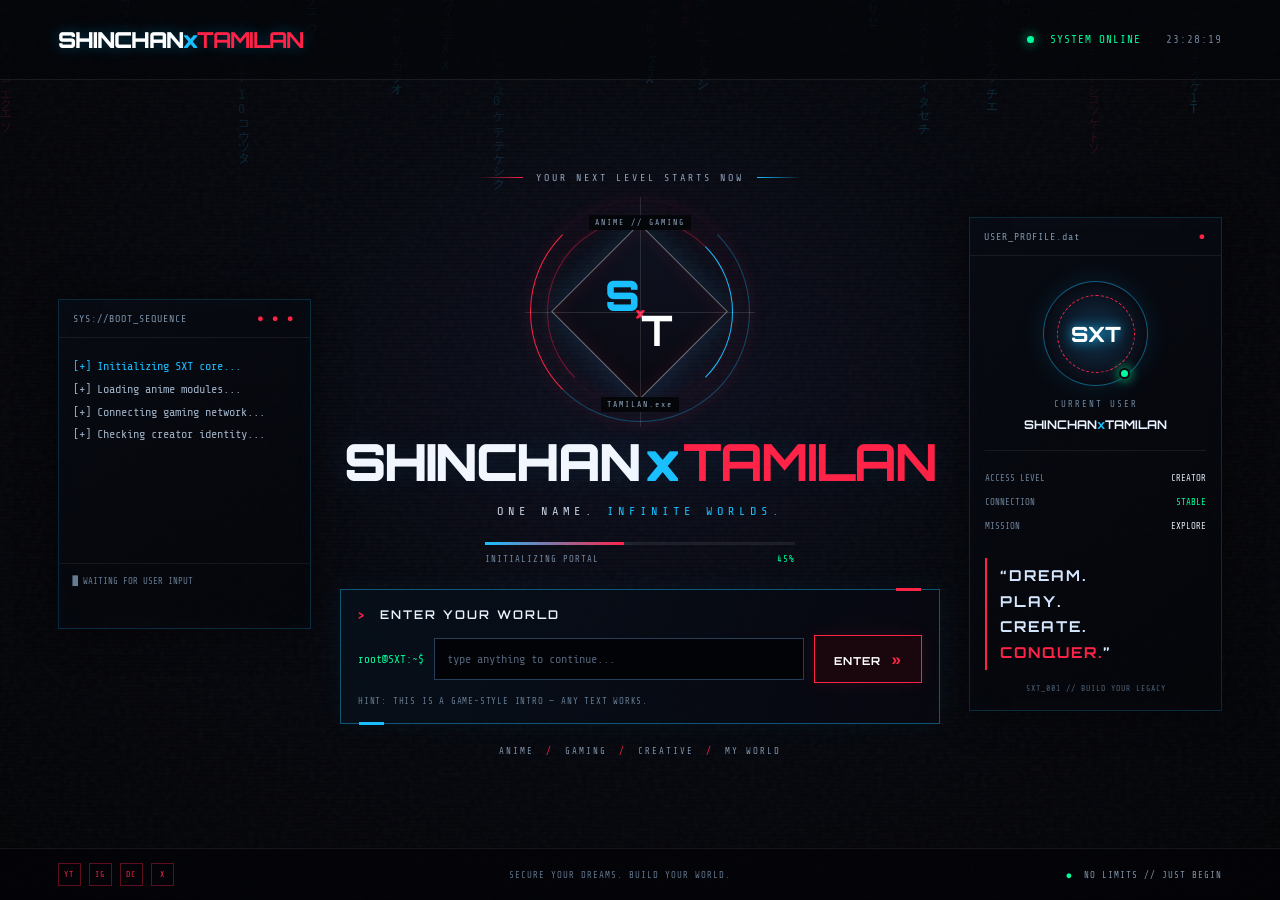
==== index.html @ 60020443 "Add files via upload" ====
<!doctype html>
<html lang="en">
<head>
  <meta charset="utf-8">
  <meta name="viewport" content="width=device-width, initial-scale=1">
  <meta name="theme-color" content="#05060a">
  <title>SHINCHANxTAMILAN // ACCESS PORTAL</title>
  <link rel="stylesheet" href="style.css">
</head>
<body>
  <canvas id="matrix" aria-hidden="true"></canvas>
  <div class="noise"></div>
  <div class="scanlines"></div>
  <header class="top">
    <a class="logo" href="#" aria-label="SHINCHANxTAMILAN home">SHINCHAN<span>x</span><b>TAMILAN</b></a>
    <div class="top-status"><i></i> SYSTEM ONLINE <span id="clock">00:00:00</span></div>
  </header>

  <main class="layout">
    <aside class="terminal panel">
      <div class="panel-title"><span>SYS://BOOT_SEQUENCE</span><b>● ● ●</b></div>
      <div id="terminalLines" class="terminal-lines" aria-live="polite"></div>
      <div class="terminal-bottom"><span class="blink">█</span> WAITING FOR USER INPUT</div>
    </aside>

    <section class="center">
      <div class="eyebrow"><span class="line"></span> YOUR NEXT LEVEL STARTS NOW <span class="line"></span></div>
      <div class="sigil" aria-hidden="true">
        <div class="ring ring-a"></div><div class="ring ring-b"></div>
        <div class="sigil-core"><span>S</span><i>×</i><b>T</b></div>
        <div class="crosshair crosshair-a"></div><div class="crosshair crosshair-b"></div>
        <span class="orbit-word orbit-word-a">ANIME // GAMING</span>
        <span class="orbit-word orbit-word-b">TAMILAN.exe</span>
      </div>
      <h1><span>SHINCHAN</span><i>x</i><b>TAMILAN</b></h1>
      <p class="tagline">ONE NAME. <span>INFINITE WORLDS.</span></p>
      <div class="loading"><div id="loadBar"></div></div>
      <div class="load-caption"><span id="loadText">INITIALIZING PORTAL</span><b id="loadPercent">00%</b></div>

      <form id="accessForm" class="access-box">
        <label for="accessCode"><span class="prompt">&gt;</span> ENTER YOUR WORLD</label>
        <div class="input-row">
          <span class="input-prefix">root@SXT:~$</span>
          <input id="accessCode" autocomplete="off" maxlength="40" placeholder="type anything to continue..." aria-label="Enter access code">
          <button type="submit">ENTER <span>»</span></button>
        </div>
        <p id="message" class="message">HINT: THIS IS A GAME-STYLE INTRO — ANY TEXT WORKS.</p>
      </form>
      <div class="quick-links"><span>ANIME</span><i>/</i><span>GAMING</span><i>/</i><span>CREATIVE</span><i>/</i><span>MY WORLD</span></div>
    </section>

    <aside class="identity panel">
      <div class="panel-title"><span>USER_PROFILE.dat</span><b>●</b></div>
      <div class="avatar"><div class="avatar-ring">SXT</div><span class="status-dot"></span></div>
      <p class="user-label">CURRENT USER</p>
      <h2>SHINCHAN<span>x</span>TAMILAN</h2>
      <div class="divider"></div>
      <div class="profile-row"><span>ACCESS LEVEL</span><b>CREATOR</b></div>
      <div class="profile-row"><span>CONNECTION</span><b class="online">STABLE</b></div>
      <div class="profile-row"><span>MISSION</span><b>EXPLORE</b></div>
      <blockquote>“DREAM.<br>PLAY.<br>CREATE.<br><strong>CONQUER.</strong>”</blockquote>
      <div class="side-code">SXT_001 // BUILD YOUR LEGACY</div>
    </aside>
  </main>

  <footer>
    <div class="socials"><span>YT</span><span>IG</span><span>DC</span><span>X</span></div>
    <div class="footer-center">SECURE YOUR DREAMS. BUILD YOUR WORLD.</div>
    <div class="footer-right"><span class="blink">●</span> NO LIMITS // JUST BEGIN</div>
  </footer>

  <div id="transition" class="transition" aria-hidden="true">
    <div class="transition-text">
      <span>ACCESS GRANTED</span>
      <h2>WELCOME TO<br><b>YOUR WORLD.</b></h2>
      <p>LOADING MAIN WEBSITE...</p>
      <div class="transition-bar"><i></i></div>
    </div>
  </div>
  <script src="script.js"></script>
</body>
</html>
---- style.css ----
@import url('https://fonts.googleapis.com/css2?family=Share+Tech+Mono&family=Orbitron:wght@400;500;600;700;800;900&display=swap');
:root{--bg:#05060a;--red:#ff2348;--blue:#19bfff;--green:#00ff9c;--white:#e9f3ff;--muted:#718096;--mono:'Share Tech Mono',monospace;--head:'Orbitron',sans-serif}
*{box-sizing:border-box}html,body{margin:0;min-height:100%;background:var(--bg);color:var(--white)}body{min-height:100vh;font-family:var(--mono);overflow-x:hidden;position:relative;background:radial-gradient(ellipse at 50% 42%,#101326 0,#070911 42%,#030407 100%)}
#matrix{position:fixed;inset:0;width:100%;height:100%;opacity:.2;z-index:0;pointer-events:none}.noise{position:fixed;inset:0;z-index:1;opacity:.05;pointer-events:none;background-image:url("data:image/svg+xml,%3Csvg viewBox='0 0 180 180' xmlns='http://www.w3.org/2000/svg'%3E%3Cfilter id='n'%3E%3CfeTurbulence type='fractalNoise' baseFrequency='.9' numOctaves='3' stitchTiles='stitch'/%3E%3C/filter%3E%3Crect width='100%25' height='100%25' filter='url(%23n)' opacity='.8'/%3E%3C/svg%3E")}.scanlines{position:fixed;inset:0;z-index:2;pointer-events:none;background:repeating-linear-gradient(to bottom,transparent 0 3px,#0005 4px)}
.top,main,footer{position:relative;z-index:3}.top{height:80px;padding:0 4.5%;display:flex;align-items:center;justify-content:space-between;border-bottom:1px solid #ffffff15;background:#05060ab8}.logo{font:900 clamp(15px,2vw,22px) var(--head);letter-spacing:-1px;color:white;text-decoration:none;text-shadow:0 0 15px #19bfff55}.logo span{color:var(--blue)}.logo b{color:var(--red)}.top-status{font-size:11px;color:var(--green);letter-spacing:1px}.top-status i,.status-dot{display:inline-block;width:7px;height:7px;border-radius:50%;background:var(--green);box-shadow:0 0 12px var(--green);margin-right:9px}.top-status span{color:var(--muted);margin-left:18px}
.layout{min-height:calc(100vh - 132px);padding:35px 4.5%;display:grid;grid-template-columns:minmax(190px,.75fr) minmax(420px,1.8fr) minmax(190px,.75fr);gap:26px;align-items:center;max-width:1700px;margin:auto}.panel{background:linear-gradient(145deg,#080b13dc,#05060ac9);border:1px solid #19bfff30;box-shadow:0 0 30px #0008,inset 0 0 30px #19bfff05;min-width:0}.panel-title{display:flex;justify-content:space-between;align-items:center;padding:13px 14px;border-bottom:1px solid #ffffff12;font-size:10px;color:#7d93aa;letter-spacing:1px}.panel-title b{font-size:8px;color:var(--red);letter-spacing:3px}.terminal{align-self:center;min-height:330px}.terminal-lines{padding:17px 14px;min-height:225px;font-size:12px;line-height:1.9;color:#9fb0c4}.terminal-lines .good{color:var(--green)}.terminal-lines .red{color:var(--red)}.terminal-lines .blue{color:var(--blue)}.terminal-bottom{border-top:1px solid #ffffff10;padding:12px 14px;font-size:9px;color:#667b91}.blink{animation:blink 1s steps(2,start) infinite}@keyframes blink{to{visibility:hidden}}
.center{text-align:center;min-width:0;padding:10px 0}.eyebrow{display:flex;align-items:center;justify-content:center;gap:13px;color:#8fa4bd;font-size:10px;letter-spacing:3px}.line{height:1px;width:45px;background:linear-gradient(90deg,transparent,var(--red))}.line:last-child{background:linear-gradient(90deg,var(--blue),transparent)}
.sigil{height:230px;width:230px;margin:14px auto 5px;position:relative;display:grid;place-items:center}.sigil:before{content:"";position:absolute;inset:25px;border-radius:50%;background:radial-gradient(circle,#ff23481c,transparent 65%);filter:blur(10px)}.ring{position:absolute;border-radius:50%;border:1px solid #ff23486b;inset:22px;box-shadow:0 0 18px #ff23481b,inset 0 0 18px #ff234812}.ring-a{border-right-color:var(--blue);border-bottom-color:transparent;animation:spin 13s linear infinite}.ring-b{inset:5px;border-color:#19bfff55;border-left-color:var(--red);border-top-color:transparent;animation:spin 9s linear infinite reverse}.sigil-core{width:125px;height:125px;border:1px solid #ffffff65;transform:rotate(45deg);display:flex;align-items:center;justify-content:center;gap:3px;background:linear-gradient(145deg,#0e1422dd,#080910ee);box-shadow:0 0 30px #19bfff28,inset 0 0 20px #ff23481a;font:900 42px var(--head)}.sigil-core>*{transform:rotate(-45deg)}.sigil-core span{color:var(--blue)}.sigil-core i{font-size:19px;font-style:normal;color:var(--red)}.sigil-core b{color:#fff}.crosshair{position:absolute;background:#ffffff1e}.crosshair-a{height:1px;width:100%;top:50%}.crosshair-b{width:1px;height:100%;left:50%}.orbit-word{position:absolute;font-size:8px;letter-spacing:2px;color:#8ca2bb;background:var(--bg);padding:3px 6px}.orbit-word-a{top:18px;left:50%;transform:translateX(-50%)}.orbit-word-b{bottom:15px;left:50%;transform:translateX(-50%)}@keyframes spin{to{transform:rotate(360deg)}}
h1{font:900 clamp(30px,4vw,58px)/1.15 var(--head);letter-spacing:-2px;margin:0;text-shadow:0 0 28px #19bfff1a;overflow-wrap:anywhere}h1 span{color:#f2f7ff}h1 i{font-style:normal;color:var(--blue);padding:0 5px}h1 b{color:var(--red)}.tagline{font-size:12px;letter-spacing:5px;color:#c5d0df;margin:14px 0 24px}.tagline span{color:var(--blue)}.loading{height:3px;background:#ffffff14;max-width:310px;margin:auto;overflow:hidden}.loading div{height:100%;width:0;background:linear-gradient(90deg,var(--blue),var(--red));box-shadow:0 0 15px var(--blue);transition:width .4s}.load-caption{max-width:310px;margin:9px auto 25px;display:flex;justify-content:space-between;color:#73859c;font-size:9px;letter-spacing:1px}.load-caption b{color:var(--green);font-weight:400}.access-box{max-width:600px;margin:0 auto;border:1px solid #19bfff6b;padding:17px;background:linear-gradient(110deg,#07101bde,#080810f2);box-shadow:0 0 25px #19bfff0d;position:relative}.access-box:before,.access-box:after{content:"";position:absolute;width:25px;height:3px;background:var(--red);top:-2px;right:18px}.access-box:after{top:auto;right:auto;bottom:-2px;left:18px;background:var(--blue)}.access-box label{display:block;text-align:left;font:600 12px var(--head);letter-spacing:2px;margin-bottom:13px}.prompt{color:var(--red);margin-right:8px}.input-row{display:flex;align-items:center;gap:10px;flex-wrap:wrap}.input-prefix{font-size:11px;color:var(--green)}input{flex:1;min-width:100px;background:#020307;border:1px solid #263e5b;padding:13px 12px;color:white;font:12px var(--mono);outline:none}input:focus{border-color:var(--blue);box-shadow:0 0 14px #19bfff20}input::placeholder{color:#526278}button{border:1px solid var(--red);background:#1a070d;color:white;padding:12px 19px;font:700 11px var(--head);letter-spacing:1px;cursor:pointer;box-shadow:0 0 15px #ff23481c;transition:.2s}button:hover{background:var(--red);box-shadow:0 0 25px #ff234866}button span{color:var(--red);font-size:17px;margin-left:7px}button:hover span{color:white}.message{font-size:9px;letter-spacing:.8px;color:#657b91;margin:13px 0 0;text-align:left}.quick-links{margin-top:22px;display:flex;justify-content:center;gap:12px;flex-wrap:wrap;font-size:9px;letter-spacing:2px;color:#7f93a8}.quick-links i{font-style:normal;color:var(--red)}
.identity{padding-bottom:17px}.avatar{width:105px;height:105px;margin:25px auto 13px;border-radius:50%;border:1px solid #19bfff77;display:grid;place-items:center;position:relative;background:radial-gradient(circle,#12314b,#080a12 70%);box-shadow:0 0 25px #19bfff20}.avatar-ring{width:78px;height:78px;border:1px dashed var(--red);border-radius:50%;display:grid;place-items:center;color:white;font:800 21px var(--head);text-shadow:0 0 12px var(--blue);animation:spin 18s linear infinite}.status-dot{position:absolute;bottom:6px;right:8px;border:2px solid #070911;width:11px;height:11px}.user-label{text-align:center;color:#71869e;font-size:9px;letter-spacing:2px;margin-bottom:8px}.identity h2{text-align:center;font:700 12px var(--head);overflow-wrap:anywhere;margin:0 10px 18px}.identity h2 span{color:var(--blue)}.divider{height:1px;background:#ffffff13;margin:0 15px 15px}.profile-row{display:flex;justify-content:space-between;gap:10px;padding:7px 15px;font-size:9px}.profile-row span{color:#6e829a}.profile-row b{font-weight:400;color:#e0e9f6}.profile-row .online{color:var(--green)}blockquote{border-left:2px solid var(--red);margin:20px 15px 14px;padding:5px 0 5px 13px;font:700 15px/1.7 var(--head);letter-spacing:2px;color:#d5e7ff}blockquote strong{color:var(--red)}.side-code{text-align:center;font-size:8px;letter-spacing:1px;color:#4e6278}
footer{min-height:52px;padding:13px 4.5%;display:flex;align-items:center;justify-content:space-between;gap:15px;border-top:1px solid #ffffff13;color:#61758c;font-size:9px;letter-spacing:1px;background:#030407b8}.socials{display:flex;gap:8px}.socials span{width:23px;height:23px;border:1px solid #ff23485c;display:grid;place-items:center;color:var(--red);font-size:8px}.footer-center{text-align:center}.footer-right{color:#7f93a8}.footer-right .blink{color:var(--green);font-size:8px;margin-right:6px}
.transition{position:fixed;inset:0;z-index:10;display:grid;place-items:center;background:#020308f7;opacity:0;visibility:hidden;transition:opacity .5s,visibility .5s}.transition.show{opacity:1;visibility:visible}.transition-text{text-align:center;padding:30px}.transition-text>span{color:var(--green);font-size:12px;letter-spacing:4px}.transition-text h2{font:800 clamp(30px,6vw,65px)/1.25 var(--head);margin:25px 0}.transition-text h2 b{color:var(--red)}.transition-text p{font-size:11px;letter-spacing:3px;color:#94a5ba}.transition-bar{width:min(340px,70vw);height:3px;background:#ffffff18;margin:25px auto}.transition-bar i{display:block;height:100%;width:0;background:linear-gradient(90deg,var(--blue),var(--red));animation:fill 2s forwards}@keyframes fill{to{width:100%}}
@media(max-width:1100px){.layout{grid-template-columns:1fr 2fr;gap:18px}.identity{display:none}.terminal{font-size:10px}.center{padding:10px}.sigil{transform:scale(.88);margin-top:0;margin-bottom:-4px}.layout{min-height:calc(100vh - 132px)}}
@media(max-width:700px){.top{height:65px;padding:0 5%}.top-status{font-size:9px}.top-status span{display:none}.layout{display:flex;flex-direction:column;min-height:auto;padding:35px 5% 30px;gap:25px}.center{order:0;width:100%}.terminal{order:1;width:100%;min-height:unset}.terminal-lines{min-height:unset;padding:12px 14px}.terminal-bottom{padding:10px 14px}.sigil{height:190px;width:190px;transform:scale(.9);margin:8px auto 0}.sigil-core{width:105px;height:105px;font-size:34px}.ring-a{inset:20px}.ring-b{inset:3px}.orbit-word-a{top:15px}.orbit-word-b{bottom:12px}h1{font-size:clamp(27px,8vw,43px);letter-spacing:-1.5px}.tagline{font-size:10px;letter-spacing:3px}.eyebrow{font-size:8px;letter-spacing:1.5px}.line{width:22px}.access-box{padding:14px}.input-row{gap:8px}.input-prefix{width:100%;text-align:left}input{width:100%;flex-basis:100%}button{width:100%}.quick-links{font-size:8px;gap:8px}footer{flex-wrap:wrap;justify-content:center;text-align:center;padding:15px 5%}.footer-center{width:100%;order:3}.footer-right{font-size:8px}}
@media(prefers-reduced-motion:reduce){*,*:before,*:after{animation-duration:.01ms!important;animation-iteration-count:1!important;scroll-behavior:auto!important;transition-duration:.01ms!important}}
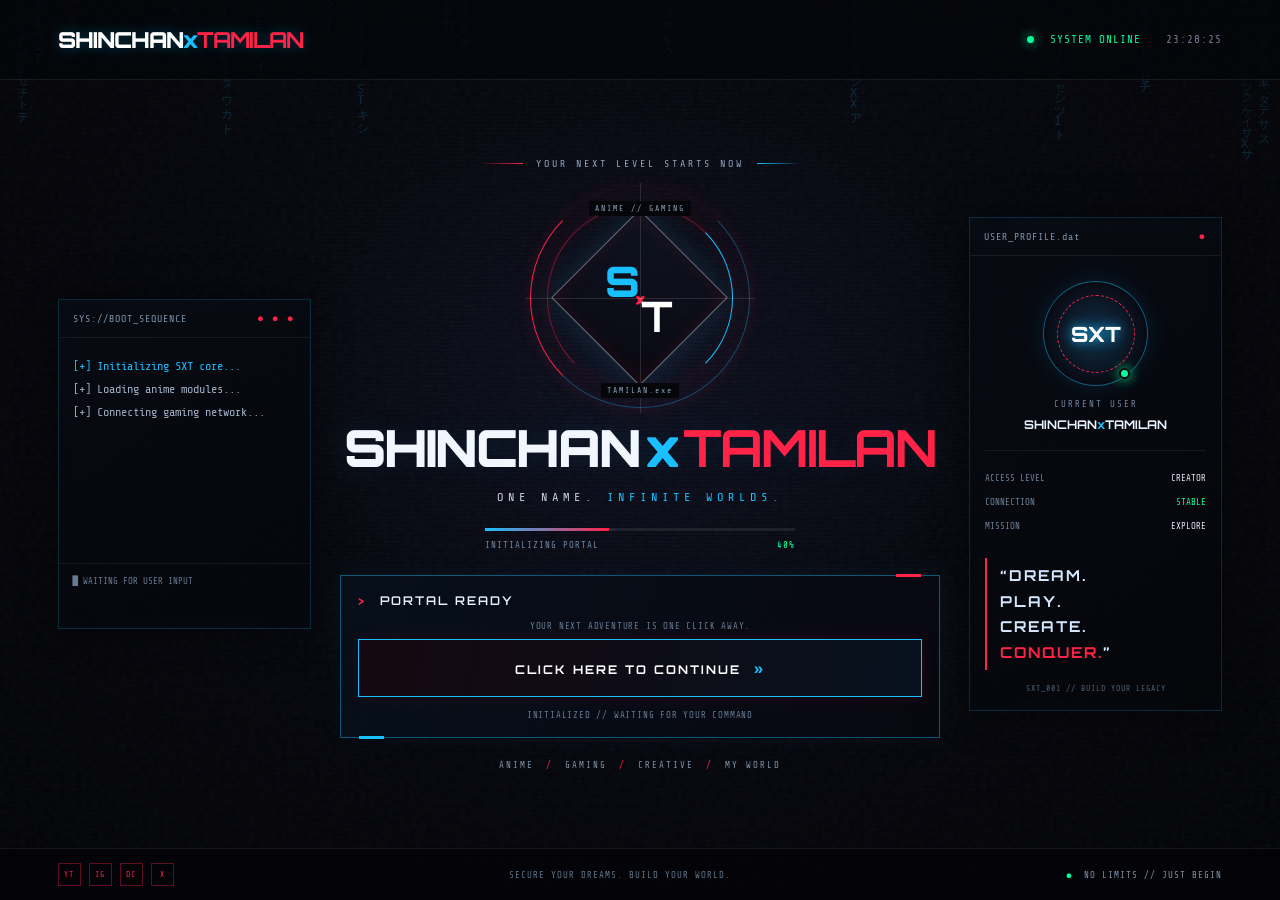
==== commit 2ac8af24: "Add files via upload" ====
--- a/index.html
+++ b/index.html
@@ -37,15 +37,12 @@
       <div class="loading"><div id="loadBar"></div></div>
       <div class="load-caption"><span id="loadText">INITIALIZING PORTAL</span><b id="loadPercent">00%</b></div>
 
-      <form id="accessForm" class="access-box">
-        <label for="accessCode"><span class="prompt">&gt;</span> ENTER YOUR WORLD</label>
-        <div class="input-row">
-          <span class="input-prefix">root@SXT:~$</span>
-          <input id="accessCode" autocomplete="off" maxlength="40" placeholder="type anything to continue..." aria-label="Enter access code">
-          <button type="submit">ENTER <span>»</span></button>
-        </div>
-        <p id="message" class="message">HINT: THIS IS A GAME-STYLE INTRO — ANY TEXT WORKS.</p>
-      </form>
+      <div class="access-box continue-box">
+        <label><span class="prompt">&gt;</span> PORTAL READY</label>
+        <p class="message">YOUR NEXT ADVENTURE IS ONE CLICK AWAY.</p>
+        <button id="continueButton" class="continue-button" type="button">CLICK HERE TO CONTINUE <span>»</span></button>
+        <p class="message">INITIALIZED // WAITING FOR YOUR COMMAND</p>
+      </div>
       <div class="quick-links"><span>ANIME</span><i>/</i><span>GAMING</span><i>/</i><span>CREATIVE</span><i>/</i><span>MY WORLD</span></div>
     </section>
 
--- a/style.css
+++ b/style.css
@@ -13,3 +13,9 @@
 @media(max-width:1100px){.layout{grid-template-columns:1fr 2fr;gap:18px}.identity{display:none}.terminal{font-size:10px}.center{padding:10px}.sigil{transform:scale(.88);margin-top:0;margin-bottom:-4px}.layout{min-height:calc(100vh - 132px)}}
 @media(max-width:700px){.top{height:65px;padding:0 5%}.top-status{font-size:9px}.top-status span{display:none}.layout{display:flex;flex-direction:column;min-height:auto;padding:35px 5% 30px;gap:25px}.center{order:0;width:100%}.terminal{order:1;width:100%;min-height:unset}.terminal-lines{min-height:unset;padding:12px 14px}.terminal-bottom{padding:10px 14px}.sigil{height:190px;width:190px;transform:scale(.9);margin:8px auto 0}.sigil-core{width:105px;height:105px;font-size:34px}.ring-a{inset:20px}.ring-b{inset:3px}.orbit-word-a{top:15px}.orbit-word-b{bottom:12px}h1{font-size:clamp(27px,8vw,43px);letter-spacing:-1.5px}.tagline{font-size:10px;letter-spacing:3px}.eyebrow{font-size:8px;letter-spacing:1.5px}.line{width:22px}.access-box{padding:14px}.input-row{gap:8px}.input-prefix{width:100%;text-align:left}input{width:100%;flex-basis:100%}button{width:100%}.quick-links{font-size:8px;gap:8px}footer{flex-wrap:wrap;justify-content:center;text-align:center;padding:15px 5%}.footer-center{width:100%;order:3}.footer-right{font-size:8px}}
 @media(prefers-reduced-motion:reduce){*,*:before,*:after{animation-duration:.01ms!important;animation-iteration-count:1!important;scroll-behavior:auto!important;transition-duration:.01ms!important}}
+
+/* Continue button */
+.continue-box .message{text-align:center}.continue-button{width:100%;margin-top:8px;padding:17px 18px;font-size:12px;letter-spacing:2px;background:linear-gradient(100deg,#150810,#07121e);border-color:var(--blue);animation:buttonPulse 2s ease-in-out infinite}.continue-button span{color:var(--blue)}.continue-button:hover{border-color:var(--red)}.continue-button:disabled{opacity:.7;cursor:wait}@keyframes buttonPulse{0%,100%{box-shadow:0 0 10px #19bfff20}50%{box-shadow:0 0 25px #19bfff55,0 0 35px #ff234820}}
+
+/* Portfolio page */
+.home-page .portfolio{max-width:1120px;margin:0 auto;padding:0 5%;position:relative;z-index:3}.hero-section{min-height:75vh;display:flex;flex-direction:column;align-items:flex-start;justify-content:center;padding:70px 0}.home-eyebrow,.section-kicker{font-size:11px;letter-spacing:3px;color:var(--green)}.hero-section h1{font-size:clamp(42px,8vw,88px);line-height:1.12;margin:16px 0}.hero-section h1 span,.content-section h2 span{color:var(--blue)}.hero-section h1 i{color:var(--red)}.home-intro{color:#9aaec4;font-size:clamp(14px,2vw,18px);max-width:560px;line-height:1.8}.jump-button,.social-buttons a{display:inline-block;margin-top:22px;padding:14px 18px;border:1px solid var(--red);color:var(--white);text-decoration:none;font:700 11px var(--head);letter-spacing:1px;background:#12080e;transition:.2s}.jump-button:hover,.social-buttons a:hover{background:var(--red);box-shadow:0 0 20px #ff234844}.jump-button span{color:var(--blue);margin-left:12px}.hero-tags{display:flex;flex-wrap:wrap;gap:10px;margin-top:35px}.hero-tags span{border:1px solid #19bfff35;padding:8px 11px;color:#8298b1;font-size:10px;letter-spacing:2px}.content-section{padding:65px 0;scroll-margin-top:30px}.content-section h2{font:800 clamp(27px,4vw,42px) var(--head);margin:12px 0 30px}.info-card,.project-card{border:1px solid #19bfff35;background:linear-gradient(140deg,#0a101bdc,#06070de8);padding:25px;box-shadow:0 0 30px #0005}.info-card{display:grid;grid-template-columns:110px 1fr;gap:25px;align-items:center}.card-mark{width:95px;height:95px;border:1px solid var(--red);display:grid;place-items:center;font:900 24px var(--head);color:var(--blue);transform:rotate(-5deg);box-shadow:0 0 25px #19bfff18}.info-card h3,.project-card h3{font:700 17px var(--head);margin-top:0}.info-card p,.project-card p,.socials-section>p:not(.section-kicker){color:#9aabc0;line-height:1.8;font-size:14px}.edit-hint{color:#61768d!important;font-size:11px!important}.edit-hint code,.socials-section code{color:var(--green)}.project-grid{display:grid;grid-template-columns:repeat(3,minmax(0,1fr));gap:16px}.project-card{min-height:300px;display:flex;flex-direction:column;align-items:flex-start;transition:transform .25s,border-color .25s}.project-card:hover{transform:translateY(-5px);border-color:var(--red)}.project-number{font-size:10px;letter-spacing:2px;color:var(--blue)}.project-icon{font-size:28px;color:var(--red);margin:22px 0}.project-card h3{font-size:15px}.project-card p{font-size:13px;flex:1}.project-status{font-size:9px;letter-spacing:1px;color:var(--green);margin-top:12px}.project-link{font-size:10px;color:var(--blue);text-decoration:none;margin-top:17px;letter-spacing:1px}.projects-hint{margin-top:20px}.social-buttons{display:flex;flex-wrap:wrap;gap:12px}.social-buttons a{margin-top:10px}.socials-section{padding-bottom:85px}@media(max-width:700px){.home-page .portfolio{padding:0 6%}.hero-section{min-height:65vh;padding:55px 0}.info-card{grid-template-columns:1fr}.card-mark{width:75px;height:75px}.project-grid{grid-template-columns:1fr}.project-card{min-height:unset}.content-section{padding:45px 0}.hero-section h1{letter-spacing:-1px}}
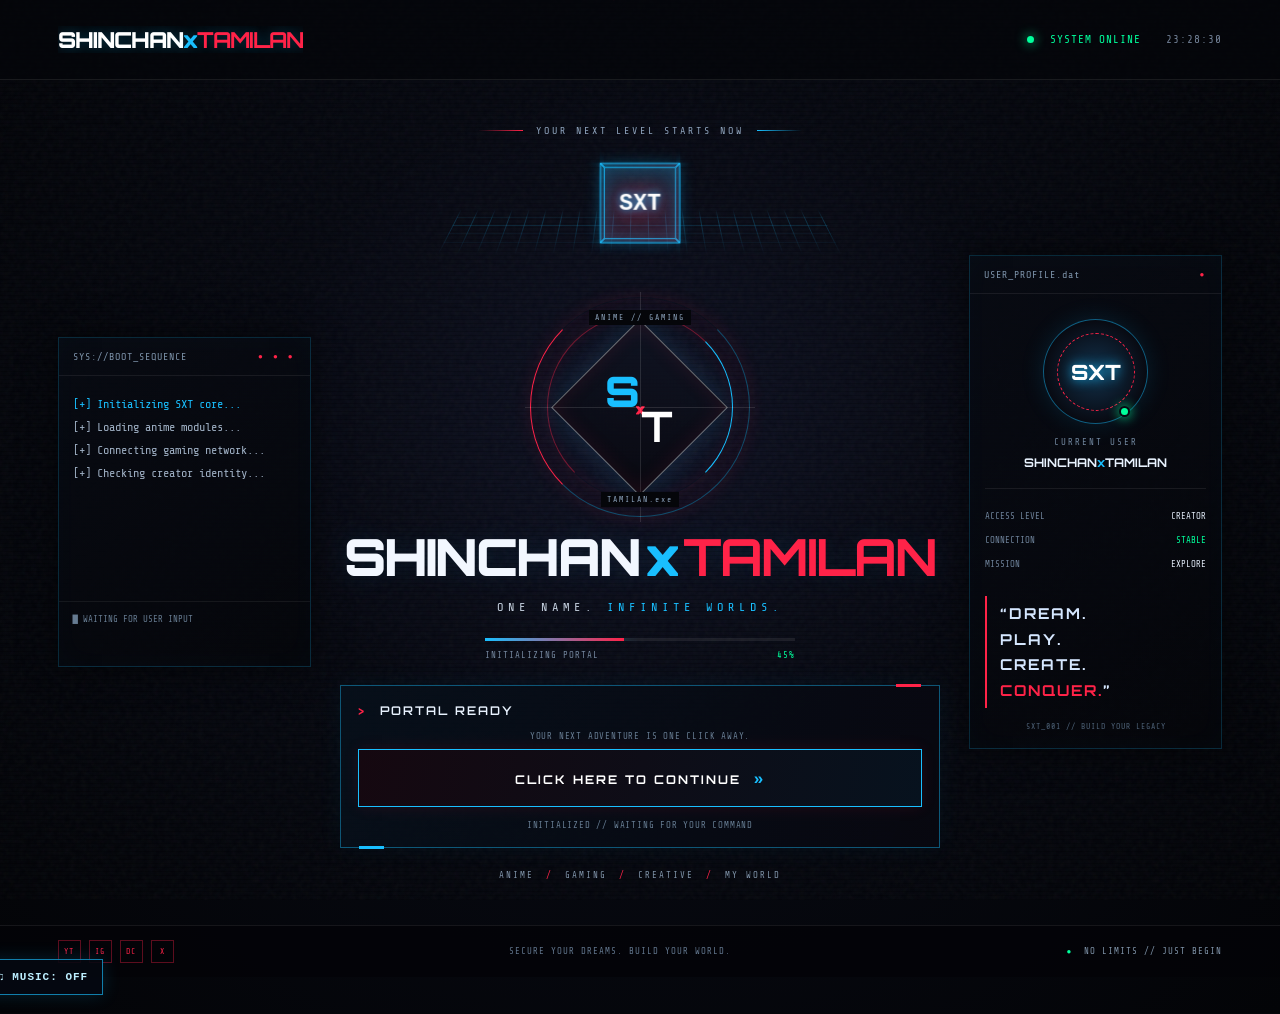
==== commit d8f5a373: "Add files via upload" ====
--- a/index.html
+++ b/index.html
@@ -25,6 +25,7 @@
 
     <section class="center">
       <div class="eyebrow"><span class="line"></span> YOUR NEXT LEVEL STARTS NOW <span class="line"></span></div>
+      <div class="holo-scene" aria-hidden="true"><div class="holo-grid"></div><div class="holo-cube"><span></span><span></span><span></span><span></span><span></span><span></span></div></div>
       <div class="sigil" aria-hidden="true">
         <div class="ring ring-a"></div><div class="ring ring-b"></div>
         <div class="sigil-core"><span>S</span><i>×</i><b>T</b></div>
@@ -74,6 +75,7 @@
       <div class="transition-bar"><i></i></div>
     </div>
   </div>
+  <button class="music-toggle" id="musicToggle" type="button" aria-pressed="false">♫ MUSIC: OFF</button>
   <script src="script.js"></script>
 </body>
 </html>
--- a/style.css
+++ b/style.css
@@ -19,3 +19,19 @@
 
 /* Portfolio page */
 .home-page .portfolio{max-width:1120px;margin:0 auto;padding:0 5%;position:relative;z-index:3}.hero-section{min-height:75vh;display:flex;flex-direction:column;align-items:flex-start;justify-content:center;padding:70px 0}.home-eyebrow,.section-kicker{font-size:11px;letter-spacing:3px;color:var(--green)}.hero-section h1{font-size:clamp(42px,8vw,88px);line-height:1.12;margin:16px 0}.hero-section h1 span,.content-section h2 span{color:var(--blue)}.hero-section h1 i{color:var(--red)}.home-intro{color:#9aaec4;font-size:clamp(14px,2vw,18px);max-width:560px;line-height:1.8}.jump-button,.social-buttons a{display:inline-block;margin-top:22px;padding:14px 18px;border:1px solid var(--red);color:var(--white);text-decoration:none;font:700 11px var(--head);letter-spacing:1px;background:#12080e;transition:.2s}.jump-button:hover,.social-buttons a:hover{background:var(--red);box-shadow:0 0 20px #ff234844}.jump-button span{color:var(--blue);margin-left:12px}.hero-tags{display:flex;flex-wrap:wrap;gap:10px;margin-top:35px}.hero-tags span{border:1px solid #19bfff35;padding:8px 11px;color:#8298b1;font-size:10px;letter-spacing:2px}.content-section{padding:65px 0;scroll-margin-top:30px}.content-section h2{font:800 clamp(27px,4vw,42px) var(--head);margin:12px 0 30px}.info-card,.project-card{border:1px solid #19bfff35;background:linear-gradient(140deg,#0a101bdc,#06070de8);padding:25px;box-shadow:0 0 30px #0005}.info-card{display:grid;grid-template-columns:110px 1fr;gap:25px;align-items:center}.card-mark{width:95px;height:95px;border:1px solid var(--red);display:grid;place-items:center;font:900 24px var(--head);color:var(--blue);transform:rotate(-5deg);box-shadow:0 0 25px #19bfff18}.info-card h3,.project-card h3{font:700 17px var(--head);margin-top:0}.info-card p,.project-card p,.socials-section>p:not(.section-kicker){color:#9aabc0;line-height:1.8;font-size:14px}.edit-hint{color:#61768d!important;font-size:11px!important}.edit-hint code,.socials-section code{color:var(--green)}.project-grid{display:grid;grid-template-columns:repeat(3,minmax(0,1fr));gap:16px}.project-card{min-height:300px;display:flex;flex-direction:column;align-items:flex-start;transition:transform .25s,border-color .25s}.project-card:hover{transform:translateY(-5px);border-color:var(--red)}.project-number{font-size:10px;letter-spacing:2px;color:var(--blue)}.project-icon{font-size:28px;color:var(--red);margin:22px 0}.project-card h3{font-size:15px}.project-card p{font-size:13px;flex:1}.project-status{font-size:9px;letter-spacing:1px;color:var(--green);margin-top:12px}.project-link{font-size:10px;color:var(--blue);text-decoration:none;margin-top:17px;letter-spacing:1px}.projects-hint{margin-top:20px}.social-buttons{display:flex;flex-wrap:wrap;gap:12px}.social-buttons a{margin-top:10px}.socials-section{padding-bottom:85px}@media(max-width:700px){.home-page .portfolio{padding:0 6%}.hero-section{min-height:65vh;padding:55px 0}.info-card{grid-template-columns:1fr}.card-mark{width:75px;height:75px}.project-grid{grid-template-columns:1fr}.project-card{min-height:unset}.content-section{padding:45px 0}.hero-section h1{letter-spacing:-1px}}
+
+/* CINEMATIC 3D / INTERACTION UPGRADE */
+.music-toggle{position:fixed;right:18px;bottom:18px;z-index:80;border:1px solid rgba(25,191,255,.65);background:rgba(5,8,18,.88);color:#bdefff;padding:11px 14px;font:700 11px monospace;letter-spacing:1px;cursor:pointer;box-shadow:0 0 18px rgba(25,191,255,.16);transition:transform .2s,box-shadow .2s,border-color .2s}
+.music-toggle:hover{transform:translateY(-3px);box-shadow:0 0 24px rgba(25,191,255,.45);border-color:#19bfff}
+.music-toggle.is-playing{color:#9bffcc;border-color:#55ff9a}
+.holo-scene{height:150px;display:grid;place-items:center;perspective:700px;position:relative;margin:-8px auto 4px;isolation:isolate}
+.holo-grid{position:absolute;width:min(380px,85vw);height:95px;bottom:0;background:linear-gradient(rgba(25,191,255,.22) 1px,transparent 1px),linear-gradient(90deg,rgba(25,191,255,.22) 1px,transparent 1px);background-size:18px 18px;transform:rotateX(64deg);mask-image:linear-gradient(transparent,black 30%,transparent);animation:gridPulse 2.5s ease-in-out infinite}
+.holo-cube{position:relative;width:76px;height:76px;transform-style:preserve-3d;animation:cubeSpin 9s linear infinite}
+.holo-cube span{position:absolute;inset:0;border:1px solid #19bfff;background:linear-gradient(135deg,rgba(25,191,255,.13),rgba(255,35,72,.12));box-shadow:inset 0 0 18px rgba(25,191,255,.14),0 0 15px rgba(25,191,255,.2)}
+.holo-cube span:nth-child(1){transform:translateZ(38px)}.holo-cube span:nth-child(2){transform:rotateY(180deg) translateZ(38px)}.holo-cube span:nth-child(3){transform:rotateY(90deg) translateZ(38px)}.holo-cube span:nth-child(4){transform:rotateY(-90deg) translateZ(38px)}.holo-cube span:nth-child(5){transform:rotateX(90deg) translateZ(38px)}.holo-cube span:nth-child(6){transform:rotateX(-90deg) translateZ(38px)}
+.holo-cube::after{content:'SXT';position:absolute;inset:0;display:grid;place-items:center;font:bold 22px monospace;color:#fff;text-shadow:0 0 8px #19bfff,0 0 20px #ff2348;transform:translateZ(39px)}
+@keyframes cubeSpin{to{transform:rotateX(360deg) rotateY(720deg) rotateZ(180deg)}}@keyframes gridPulse{50%{opacity:.45;transform:rotateX(64deg) translateY(-5px)}}
+.button-ripple{position:relative;overflow:hidden;isolation:isolate}.ripple-dot{position:absolute;border-radius:50%;transform:scale(0);animation:rippleOut .65s ease-out;background:rgba(255,255,255,.35);pointer-events:none;z-index:-1}@keyframes rippleOut{to{transform:scale(1);opacity:0}}
+.tap-flash{animation:tapFlash .42s ease-out}@keyframes tapFlash{0%{filter:brightness(1)}35%{filter:brightness(1.8) drop-shadow(0 0 12px #19bfff)}100%{filter:brightness(1)}}
+.project-card{transform-style:preserve-3d;transition:transform .25s,border-color .25s,box-shadow .25s}.project-card:hover{box-shadow:0 14px 36px rgba(25,191,255,.14)}
+@media(prefers-reduced-motion:reduce){.holo-cube,.holo-grid{animation:none!important}.button-ripple,.project-card{transition:none}}
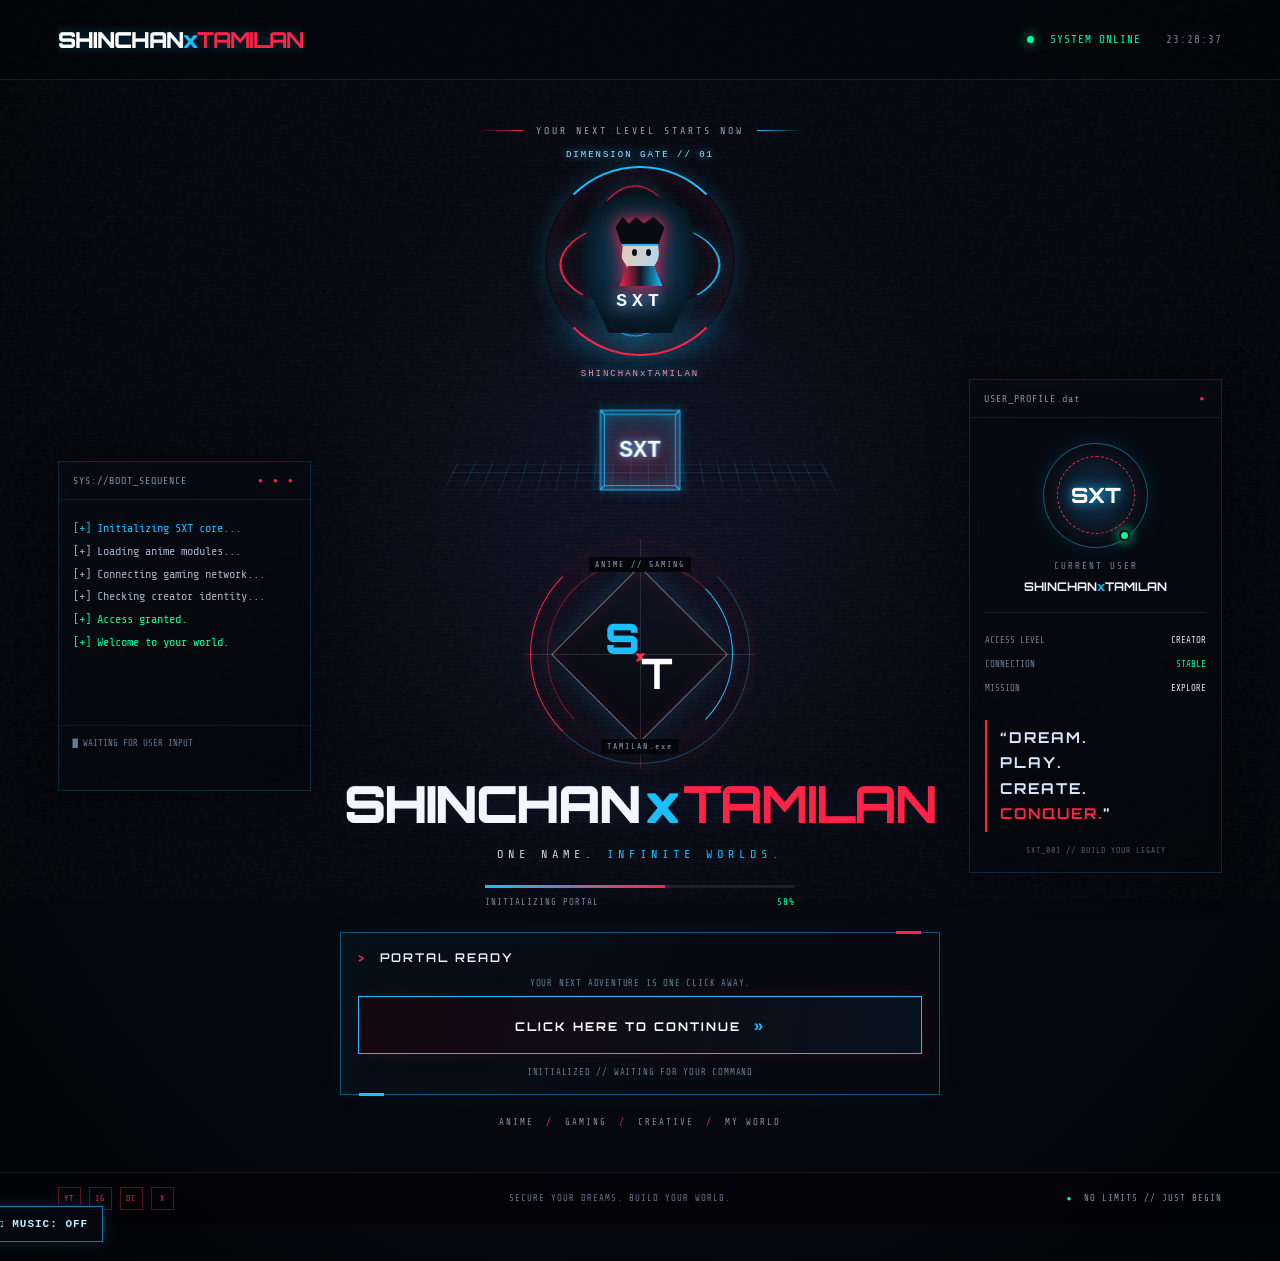
==== commit 9343b578: "Add files via upload" ====
--- a/index.html
+++ b/index.html
@@ -25,6 +25,7 @@
 
     <section class="center">
       <div class="eyebrow"><span class="line"></span> YOUR NEXT LEVEL STARTS NOW <span class="line"></span></div>
+      <div class="portal-stage" aria-hidden="true"><div class="portal-ring portal-ring-one"></div><div class="portal-ring portal-ring-two"></div><div class="portal-ring portal-ring-three"></div><div class="portal-core"><div class="anime-shadow"><span class="hair"></span><span class="face"></span><span class="eye eye-left"></span><span class="eye eye-right"></span><span class="collar"></span></div><b>SXT</b></div><span class="portal-label portal-label-top">DIMENSION GATE // 01</span><span class="portal-label portal-label-bottom">SHINCHANxTAMILAN</span></div>
       <div class="holo-scene" aria-hidden="true"><div class="holo-grid"></div><div class="holo-cube"><span></span><span></span><span></span><span></span><span></span><span></span></div></div>
       <div class="sigil" aria-hidden="true">
         <div class="ring ring-a"></div><div class="ring ring-b"></div>
@@ -68,6 +69,7 @@
   </footer>
 
   <div id="transition" class="transition" aria-hidden="true">
+    <div class="transition-portal" aria-hidden="true"><i></i><i></i><i></i><b>SXT</b></div>
     <div class="transition-text">
       <span>ACCESS GRANTED</span>
       <h2>WELCOME TO<br><b>YOUR WORLD.</b></h2>
--- a/style.css
+++ b/style.css
@@ -35,3 +35,19 @@
 .tap-flash{animation:tapFlash .42s ease-out}@keyframes tapFlash{0%{filter:brightness(1)}35%{filter:brightness(1.8) drop-shadow(0 0 12px #19bfff)}100%{filter:brightness(1)}}
 .project-card{transform-style:preserve-3d;transition:transform .25s,border-color .25s,box-shadow .25s}.project-card:hover{box-shadow:0 14px 36px rgba(25,191,255,.14)}
 @media(prefers-reduced-motion:reduce){.holo-cube,.holo-grid{animation:none!important}.button-ripple,.project-card{transition:none}}
+
+/* Cinematic 3D portal and anime-inspired avatar */
+.portal-stage{height:245px;width:min(100%,420px);margin:2px auto 0;position:relative;display:grid;place-items:center;perspective:900px;isolation:isolate}
+.portal-stage:before{content:"";position:absolute;width:220px;height:70px;bottom:13px;border-radius:50%;background:radial-gradient(ellipse,#19bfff55,transparent 70%);filter:blur(12px);animation:portalFloor 3s ease-in-out infinite}
+.portal-ring{position:absolute;width:190px;height:190px;border-radius:50%;border:2px solid transparent;transform-style:preserve-3d;box-shadow:0 0 22px #19bfff30,inset 0 0 22px #ff234820}
+.portal-ring-one{border-top-color:#19bfff;border-bottom-color:#ff2348;animation:portalSpin 5s linear infinite}
+.portal-ring-two{width:160px;height:205px;border-left:2px solid #ff2348;border-right:2px solid #19bfff;transform:rotateX(65deg);animation:portalSpin 4s linear infinite reverse}
+.portal-ring-three{width:220px;height:150px;border-top:1px solid #ff2348;border-bottom:1px solid #19bfff;transform:rotateY(65deg);animation:portalSpin 7s linear infinite}
+.portal-core{width:125px;height:145px;position:relative;display:flex;align-items:center;justify-content:center;flex-direction:column;gap:5px;background:radial-gradient(ellipse,#152b49cc,#05060add 70%);clip-path:polygon(50% 0,88% 15%,100% 55%,75% 100%,25% 100%,0 55%,12% 15%);filter:drop-shadow(0 0 16px #19bfff);animation:avatarFloat 3s ease-in-out infinite;z-index:2}
+.portal-core>b{font:900 18px monospace;letter-spacing:5px;color:#fff;text-shadow:0 0 12px #19bfff,0 0 20px #ff2348}
+.anime-shadow{width:65px;height:76px;position:relative;filter:drop-shadow(0 0 8px #ff2348)}.anime-shadow .face{position:absolute;left:14px;top:20px;width:38px;height:43px;border-radius:43% 43% 48% 48%;background:linear-gradient(110deg,#f1c8a9,#a9d9f5);clip-path:polygon(8% 0,92% 0,100% 65%,75% 100%,25% 100%,0 65%)}.anime-shadow .hair{position:absolute;z-index:2;top:7px;left:8px;width:49px;height:29px;background:#090b13;clip-path:polygon(0 35%,15% 0,27% 23%,42% 0,58% 22%,78% 0,100% 35%,87% 100%,13% 100%);border-bottom:2px solid #19bfff}.anime-shadow .eye{position:absolute;top:39px;width:5px;height:7px;background:#07101b;border-radius:50%;z-index:3}.anime-shadow .eye-left{left:25px}.anime-shadow .eye-right{left:39px}.anime-shadow .collar{position:absolute;bottom:0;left:12px;width:43px;height:20px;background:linear-gradient(90deg,#ff2348,#111827,#19bfff);clip-path:polygon(20% 0,80% 0,100% 100%,0 100%)}
+.portal-label{position:absolute;font:9px monospace;letter-spacing:2px;color:#a9dfff;text-shadow:0 0 9px #19bfff}.portal-label-top{top:12px}.portal-label-bottom{bottom:4px;color:#ff8aa0}
+@keyframes portalSpin{to{rotate:360deg}}@keyframes avatarFloat{0%,100%{transform:translateY(0) rotateY(-8deg)}50%{transform:translateY(-9px) rotateY(8deg)}}@keyframes portalFloor{50%{opacity:.5;transform:scaleX(.8)}}
+.transition:before{content:"";position:absolute;inset:-20%;background:repeating-conic-gradient(from 0deg at 50% 50%,#19bfff18 0deg 2deg,transparent 2deg 14deg,#ff234818 14deg 16deg,transparent 16deg 28deg);mask-image:radial-gradient(circle,black,transparent 62%);animation:portalSpin 8s linear infinite}.transition.show{animation:screenGlitch .45s steps(2) 1}.transition-portal{position:absolute;left:50%;top:33%;width:180px;height:180px;transform:translate(-50%,-50%);border:2px solid #19bfff;border-radius:50%;box-shadow:0 0 30px #19bfff88,inset 0 0 30px #ff234855;animation:portalExpand 2s ease-in forwards}.transition-portal i{position:absolute;inset:12px;border:1px solid #ff2348;border-radius:50%;animation:portalSpin 1.8s linear infinite}.transition-portal i:nth-child(2){inset:25px;border-color:#19bfff;animation-direction:reverse}.transition-portal i:nth-child(3){inset:40px;border-style:dashed;animation-duration:3s}.transition-portal b{position:absolute;inset:0;display:grid;place-items:center;color:#fff;font:900 32px monospace;text-shadow:0 0 18px #19bfff}.transition-text{position:relative;z-index:2;margin-top:160px}.transition.show .transition-text{animation:textGlitch .5s steps(2) 2}@keyframes portalExpand{to{width:140vmax;height:140vmax;opacity:0}}@keyframes screenGlitch{0%,100%{filter:none}25%{filter:hue-rotate(80deg) contrast(1.6)}50%{transform:translateX(3px)}75%{filter:hue-rotate(-80deg)}}@keyframes textGlitch{50%{transform:translateX(4px);text-shadow:3px 0 #19bfff,-3px 0 #ff2348}}
+@media(max-width:700px){.portal-stage{height:220px}.portal-ring-one{width:165px;height:165px}.portal-ring-two{width:140px;height:180px}.portal-ring-three{width:190px;height:130px}.transition-portal{top:27%;width:140px;height:140px}.transition-text{margin-top:130px}}
+@media(prefers-reduced-motion:reduce){.portal-ring,.portal-core,.portal-stage:before,.transition-portal{animation:none!important}}
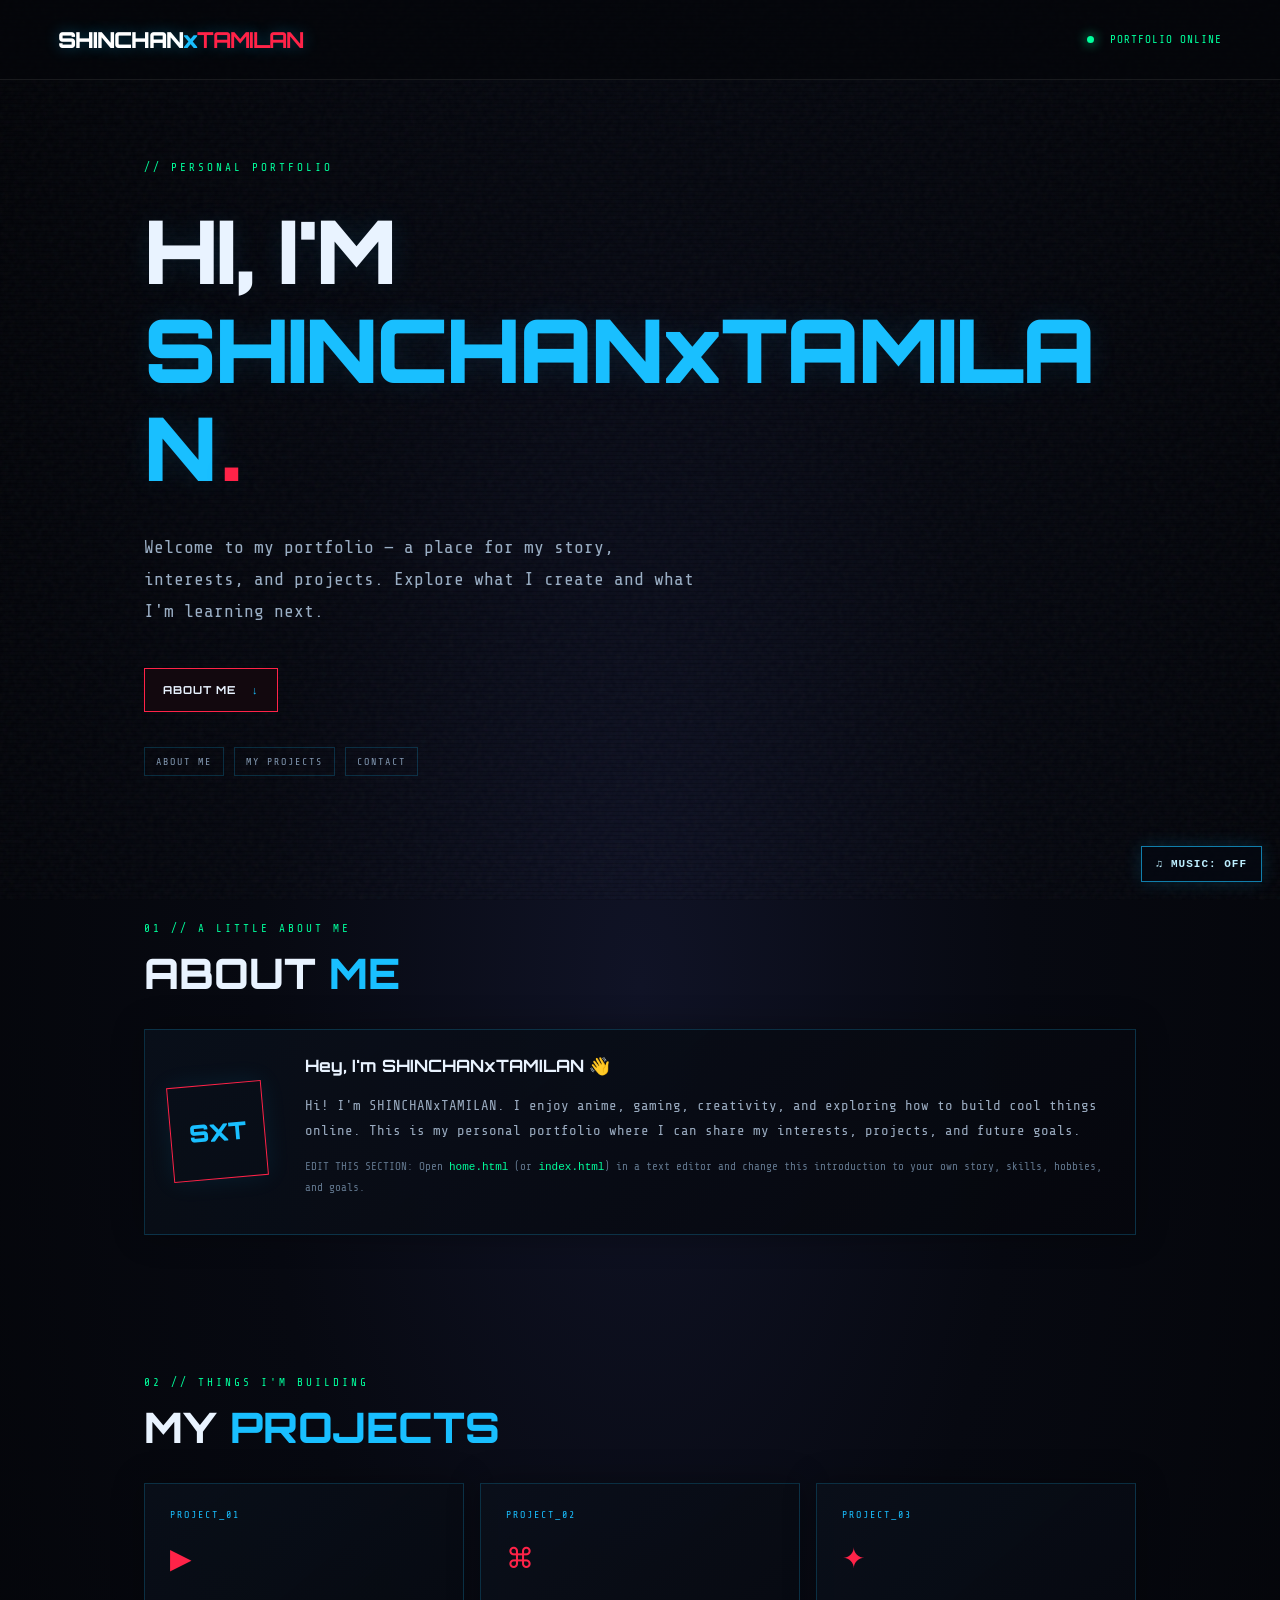
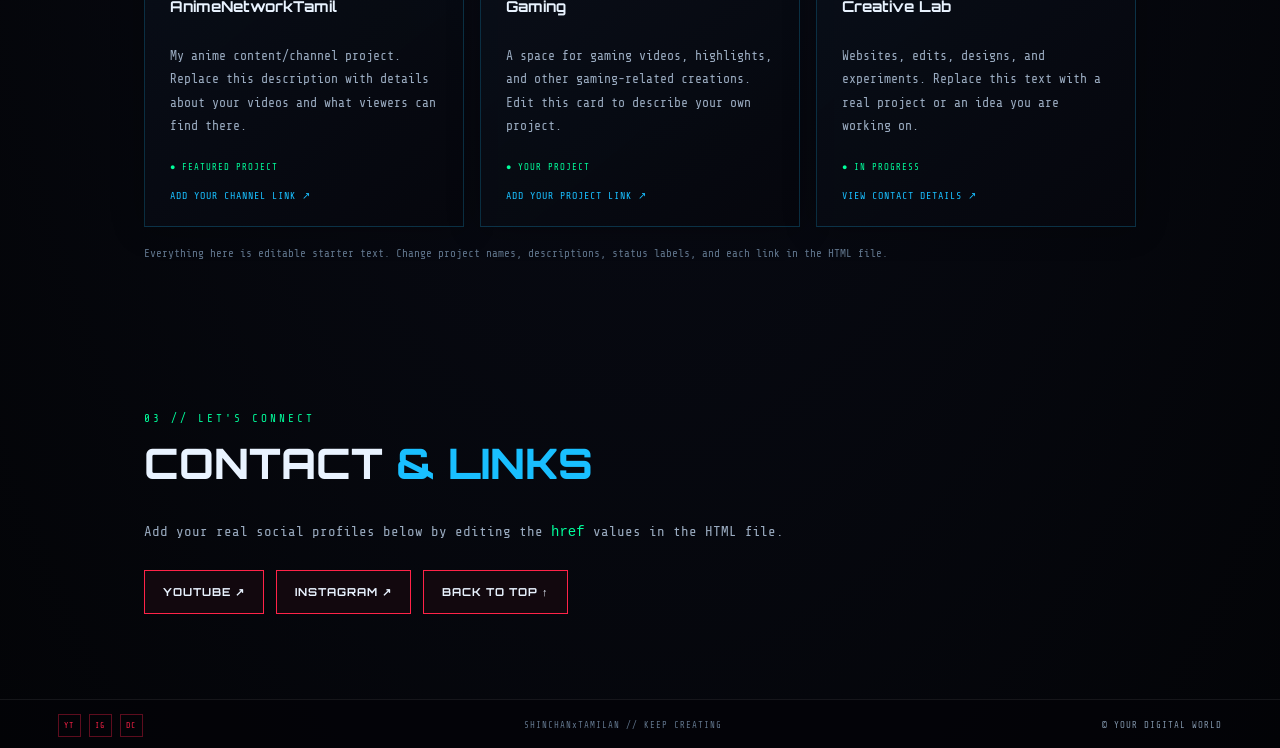
==== commit 909cc426: "Add files via upload" ====
--- a/index.html
+++ b/index.html
@@ -1,83 +1,45 @@
 <!doctype html>
 <html lang="en">
 <head>
-  <meta charset="utf-8">
-  <meta name="viewport" content="width=device-width, initial-scale=1">
+  <meta charset="utf-8"><meta name="viewport" content="width=device-width, initial-scale=1">
   <meta name="theme-color" content="#05060a">
-  <title>SHINCHANxTAMILAN // ACCESS PORTAL</title>
+  <meta name="description" content="SHINCHANxTAMILAN personal portfolio, about me and projects.">
+  <title>SHINCHANxTAMILAN // PORTFOLIO</title>
   <link rel="stylesheet" href="style.css">
 </head>
-<body>
-  <canvas id="matrix" aria-hidden="true"></canvas>
-  <div class="noise"></div>
-  <div class="scanlines"></div>
-  <header class="top">
-    <a class="logo" href="#" aria-label="SHINCHANxTAMILAN home">SHINCHAN<span>x</span><b>TAMILAN</b></a>
-    <div class="top-status"><i></i> SYSTEM ONLINE <span id="clock">00:00:00</span></div>
-  </header>
-
-  <main class="layout">
-    <aside class="terminal panel">
-      <div class="panel-title"><span>SYS://BOOT_SEQUENCE</span><b>● ● ●</b></div>
-      <div id="terminalLines" class="terminal-lines" aria-live="polite"></div>
-      <div class="terminal-bottom"><span class="blink">█</span> WAITING FOR USER INPUT</div>
-    </aside>
-
-    <section class="center">
-      <div class="eyebrow"><span class="line"></span> YOUR NEXT LEVEL STARTS NOW <span class="line"></span></div>
-      <div class="portal-stage" aria-hidden="true"><div class="portal-ring portal-ring-one"></div><div class="portal-ring portal-ring-two"></div><div class="portal-ring portal-ring-three"></div><div class="portal-core"><div class="anime-shadow"><span class="hair"></span><span class="face"></span><span class="eye eye-left"></span><span class="eye eye-right"></span><span class="collar"></span></div><b>SXT</b></div><span class="portal-label portal-label-top">DIMENSION GATE // 01</span><span class="portal-label portal-label-bottom">SHINCHANxTAMILAN</span></div>
-      <div class="holo-scene" aria-hidden="true"><div class="holo-grid"></div><div class="holo-cube"><span></span><span></span><span></span><span></span><span></span><span></span></div></div>
-      <div class="sigil" aria-hidden="true">
-        <div class="ring ring-a"></div><div class="ring ring-b"></div>
-        <div class="sigil-core"><span>S</span><i>×</i><b>T</b></div>
-        <div class="crosshair crosshair-a"></div><div class="crosshair crosshair-b"></div>
-        <span class="orbit-word orbit-word-a">ANIME // GAMING</span>
-        <span class="orbit-word orbit-word-b">TAMILAN.exe</span>
+<body class="home-page">
+  <canvas id="matrix" aria-hidden="true"></canvas><div class="noise"></div><div class="scanlines"></div>
+  <header class="top"><a class="logo" href="#top">SHINCHAN<span>x</span><b>TAMILAN</b></a><div class="top-status"><i></i> PORTFOLIO ONLINE</div></header>
+  <main class="portfolio" id="top">
+    <section class="hero-section">
+      <p class="home-eyebrow">// PERSONAL PORTFOLIO</p>
+      <h1>HI, I'M<br><span>SHINCHANxTAMILAN</span><i>.</i></h1>
+      <p class="home-intro">Welcome to my portfolio — a place for my story, interests, and projects. Explore what I create and what I'm learning next.</p>
+      <a class="jump-button" href="#about">ABOUT ME <span>↓</span></a>
+      <div class="hero-tags"><span>ABOUT ME</span><span>MY PROJECTS</span><span>CONTACT</span></div>
+    </section>
+    <section id="about" class="content-section">
+      <p class="section-kicker">01 // A LITTLE ABOUT ME</p><h2>ABOUT <span>ME</span></h2>
+      <div class="info-card"><div class="card-mark">SXT</div><div>
+        <h3>Hey, I'm SHINCHANxTAMILAN 👋</h3>
+        <!-- EDIT YOUR ABOUT ME: Replace the paragraph below with your own introduction. -->
+        <p>Hi! I'm SHINCHANxTAMILAN. I enjoy anime, gaming, creativity, and exploring how to build cool things online. This is my personal portfolio where I can share my interests, projects, and future goals.</p>
+        <!-- You can edit the heading and paragraph directly in home.html or index.html using any text/code editor. -->
+        <p class="edit-hint">EDIT THIS SECTION: Open <code>home.html</code> (or <code>index.html</code>) in a text editor and change this introduction to your own story, skills, hobbies, and goals.</p>
+      </div></div>
+    </section>
+    <section id="projects" class="content-section">
+      <p class="section-kicker">02 // THINGS I'M BUILDING</p><h2>MY <span>PROJECTS</span></h2>
+      <div class="project-grid">
+        <article class="project-card"><span class="project-number">PROJECT_01</span><div class="project-icon">▶</div><h3>AnimeNetworkTamil</h3><p>My anime content/channel project. Replace this description with details about your videos and what viewers can find there.</p><span class="project-status">● FEATURED PROJECT</span><a href="#contact" class="project-link">ADD YOUR CHANNEL LINK ↗</a></article>
+        <article class="project-card"><span class="project-number">PROJECT_02</span><div class="project-icon">⌘</div><h3>Gaming</h3><p>A space for gaming videos, highlights, and other gaming-related creations. Edit this card to describe your own project.</p><span class="project-status">● YOUR PROJECT</span><a href="#contact" class="project-link">ADD YOUR PROJECT LINK ↗</a></article>
+        <article class="project-card"><span class="project-number">PROJECT_03</span><div class="project-icon">✦</div><h3>Creative Lab</h3><p>Websites, edits, designs, and experiments. Replace this text with a real project or an idea you are working on.</p><span class="project-status">● IN PROGRESS</span><a href="#contact" class="project-link">VIEW CONTACT DETAILS ↗</a></article>
       </div>
-      <h1><span>SHINCHAN</span><i>x</i><b>TAMILAN</b></h1>
-      <p class="tagline">ONE NAME. <span>INFINITE WORLDS.</span></p>
-      <div class="loading"><div id="loadBar"></div></div>
-      <div class="load-caption"><span id="loadText">INITIALIZING PORTAL</span><b id="loadPercent">00%</b></div>
-
-      <div class="access-box continue-box">
-        <label><span class="prompt">&gt;</span> PORTAL READY</label>
-        <p class="message">YOUR NEXT ADVENTURE IS ONE CLICK AWAY.</p>
-        <button id="continueButton" class="continue-button" type="button">CLICK HERE TO CONTINUE <span>»</span></button>
-        <p class="message">INITIALIZED // WAITING FOR YOUR COMMAND</p>
-      </div>
-      <div class="quick-links"><span>ANIME</span><i>/</i><span>GAMING</span><i>/</i><span>CREATIVE</span><i>/</i><span>MY WORLD</span></div>
+      <p class="edit-hint projects-hint">Everything here is editable starter text. Change project names, descriptions, status labels, and each link in the HTML file.</p>
     </section>
-
-    <aside class="identity panel">
-      <div class="panel-title"><span>USER_PROFILE.dat</span><b>●</b></div>
-      <div class="avatar"><div class="avatar-ring">SXT</div><span class="status-dot"></span></div>
-      <p class="user-label">CURRENT USER</p>
-      <h2>SHINCHAN<span>x</span>TAMILAN</h2>
-      <div class="divider"></div>
-      <div class="profile-row"><span>ACCESS LEVEL</span><b>CREATOR</b></div>
-      <div class="profile-row"><span>CONNECTION</span><b class="online">STABLE</b></div>
-      <div class="profile-row"><span>MISSION</span><b>EXPLORE</b></div>
-      <blockquote>“DREAM.<br>PLAY.<br>CREATE.<br><strong>CONQUER.</strong>”</blockquote>
-      <div class="side-code">SXT_001 // BUILD YOUR LEGACY</div>
-    </aside>
+    <section id="contact" class="content-section socials-section"><p class="section-kicker">03 // LET'S CONNECT</p><h2>CONTACT <span>& LINKS</span></h2><p>Add your real social profiles below by editing the <code>href</code> values in the HTML file.</p><div class="social-buttons"><a href="https://youtube.com" target="_blank" rel="noreferrer">YOUTUBE ↗</a><a href="https://instagram.com" target="_blank" rel="noreferrer">INSTAGRAM ↗</a><a href="#top">BACK TO TOP ↑</a></div></section>
   </main>
-
-  <footer>
-    <div class="socials"><span>YT</span><span>IG</span><span>DC</span><span>X</span></div>
-    <div class="footer-center">SECURE YOUR DREAMS. BUILD YOUR WORLD.</div>
-    <div class="footer-right"><span class="blink">●</span> NO LIMITS // JUST BEGIN</div>
-  </footer>
-
-  <div id="transition" class="transition" aria-hidden="true">
-    <div class="transition-portal" aria-hidden="true"><i></i><i></i><i></i><b>SXT</b></div>
-    <div class="transition-text">
-      <span>ACCESS GRANTED</span>
-      <h2>WELCOME TO<br><b>YOUR WORLD.</b></h2>
-      <p>LOADING MAIN WEBSITE...</p>
-      <div class="transition-bar"><i></i></div>
-    </div>
-  </div>
+  <footer><div class="socials"><span>YT</span><span>IG</span><span>DC</span></div><div class="footer-center">SHINCHANxTAMILAN // KEEP CREATING</div><div class="footer-right">© YOUR DIGITAL WORLD</div></footer>
   <button class="music-toggle" id="musicToggle" type="button" aria-pressed="false">♫ MUSIC: OFF</button>
   <script src="script.js"></script>
-</body>
-</html>
+</body></html>
--- a/style.css
+++ b/style.css
@@ -35,19 +35,3 @@
 .tap-flash{animation:tapFlash .42s ease-out}@keyframes tapFlash{0%{filter:brightness(1)}35%{filter:brightness(1.8) drop-shadow(0 0 12px #19bfff)}100%{filter:brightness(1)}}
 .project-card{transform-style:preserve-3d;transition:transform .25s,border-color .25s,box-shadow .25s}.project-card:hover{box-shadow:0 14px 36px rgba(25,191,255,.14)}
 @media(prefers-reduced-motion:reduce){.holo-cube,.holo-grid{animation:none!important}.button-ripple,.project-card{transition:none}}
-
-/* Cinematic 3D portal and anime-inspired avatar */
-.portal-stage{height:245px;width:min(100%,420px);margin:2px auto 0;position:relative;display:grid;place-items:center;perspective:900px;isolation:isolate}
-.portal-stage:before{content:"";position:absolute;width:220px;height:70px;bottom:13px;border-radius:50%;background:radial-gradient(ellipse,#19bfff55,transparent 70%);filter:blur(12px);animation:portalFloor 3s ease-in-out infinite}
-.portal-ring{position:absolute;width:190px;height:190px;border-radius:50%;border:2px solid transparent;transform-style:preserve-3d;box-shadow:0 0 22px #19bfff30,inset 0 0 22px #ff234820}
-.portal-ring-one{border-top-color:#19bfff;border-bottom-color:#ff2348;animation:portalSpin 5s linear infinite}
-.portal-ring-two{width:160px;height:205px;border-left:2px solid #ff2348;border-right:2px solid #19bfff;transform:rotateX(65deg);animation:portalSpin 4s linear infinite reverse}
-.portal-ring-three{width:220px;height:150px;border-top:1px solid #ff2348;border-bottom:1px solid #19bfff;transform:rotateY(65deg);animation:portalSpin 7s linear infinite}
-.portal-core{width:125px;height:145px;position:relative;display:flex;align-items:center;justify-content:center;flex-direction:column;gap:5px;background:radial-gradient(ellipse,#152b49cc,#05060add 70%);clip-path:polygon(50% 0,88% 15%,100% 55%,75% 100%,25% 100%,0 55%,12% 15%);filter:drop-shadow(0 0 16px #19bfff);animation:avatarFloat 3s ease-in-out infinite;z-index:2}
-.portal-core>b{font:900 18px monospace;letter-spacing:5px;color:#fff;text-shadow:0 0 12px #19bfff,0 0 20px #ff2348}
-.anime-shadow{width:65px;height:76px;position:relative;filter:drop-shadow(0 0 8px #ff2348)}.anime-shadow .face{position:absolute;left:14px;top:20px;width:38px;height:43px;border-radius:43% 43% 48% 48%;background:linear-gradient(110deg,#f1c8a9,#a9d9f5);clip-path:polygon(8% 0,92% 0,100% 65%,75% 100%,25% 100%,0 65%)}.anime-shadow .hair{position:absolute;z-index:2;top:7px;left:8px;width:49px;height:29px;background:#090b13;clip-path:polygon(0 35%,15% 0,27% 23%,42% 0,58% 22%,78% 0,100% 35%,87% 100%,13% 100%);border-bottom:2px solid #19bfff}.anime-shadow .eye{position:absolute;top:39px;width:5px;height:7px;background:#07101b;border-radius:50%;z-index:3}.anime-shadow .eye-left{left:25px}.anime-shadow .eye-right{left:39px}.anime-shadow .collar{position:absolute;bottom:0;left:12px;width:43px;height:20px;background:linear-gradient(90deg,#ff2348,#111827,#19bfff);clip-path:polygon(20% 0,80% 0,100% 100%,0 100%)}
-.portal-label{position:absolute;font:9px monospace;letter-spacing:2px;color:#a9dfff;text-shadow:0 0 9px #19bfff}.portal-label-top{top:12px}.portal-label-bottom{bottom:4px;color:#ff8aa0}
-@keyframes portalSpin{to{rotate:360deg}}@keyframes avatarFloat{0%,100%{transform:translateY(0) rotateY(-8deg)}50%{transform:translateY(-9px) rotateY(8deg)}}@keyframes portalFloor{50%{opacity:.5;transform:scaleX(.8)}}
-.transition:before{content:"";position:absolute;inset:-20%;background:repeating-conic-gradient(from 0deg at 50% 50%,#19bfff18 0deg 2deg,transparent 2deg 14deg,#ff234818 14deg 16deg,transparent 16deg 28deg);mask-image:radial-gradient(circle,black,transparent 62%);animation:portalSpin 8s linear infinite}.transition.show{animation:screenGlitch .45s steps(2) 1}.transition-portal{position:absolute;left:50%;top:33%;width:180px;height:180px;transform:translate(-50%,-50%);border:2px solid #19bfff;border-radius:50%;box-shadow:0 0 30px #19bfff88,inset 0 0 30px #ff234855;animation:portalExpand 2s ease-in forwards}.transition-portal i{position:absolute;inset:12px;border:1px solid #ff2348;border-radius:50%;animation:portalSpin 1.8s linear infinite}.transition-portal i:nth-child(2){inset:25px;border-color:#19bfff;animation-direction:reverse}.transition-portal i:nth-child(3){inset:40px;border-style:dashed;animation-duration:3s}.transition-portal b{position:absolute;inset:0;display:grid;place-items:center;color:#fff;font:900 32px monospace;text-shadow:0 0 18px #19bfff}.transition-text{position:relative;z-index:2;margin-top:160px}.transition.show .transition-text{animation:textGlitch .5s steps(2) 2}@keyframes portalExpand{to{width:140vmax;height:140vmax;opacity:0}}@keyframes screenGlitch{0%,100%{filter:none}25%{filter:hue-rotate(80deg) contrast(1.6)}50%{transform:translateX(3px)}75%{filter:hue-rotate(-80deg)}}@keyframes textGlitch{50%{transform:translateX(4px);text-shadow:3px 0 #19bfff,-3px 0 #ff2348}}
-@media(max-width:700px){.portal-stage{height:220px}.portal-ring-one{width:165px;height:165px}.portal-ring-two{width:140px;height:180px}.portal-ring-three{width:190px;height:130px}.transition-portal{top:27%;width:140px;height:140px}.transition-text{margin-top:130px}}
-@media(prefers-reduced-motion:reduce){.portal-ring,.portal-core,.portal-stage:before,.transition-portal{animation:none!important}}
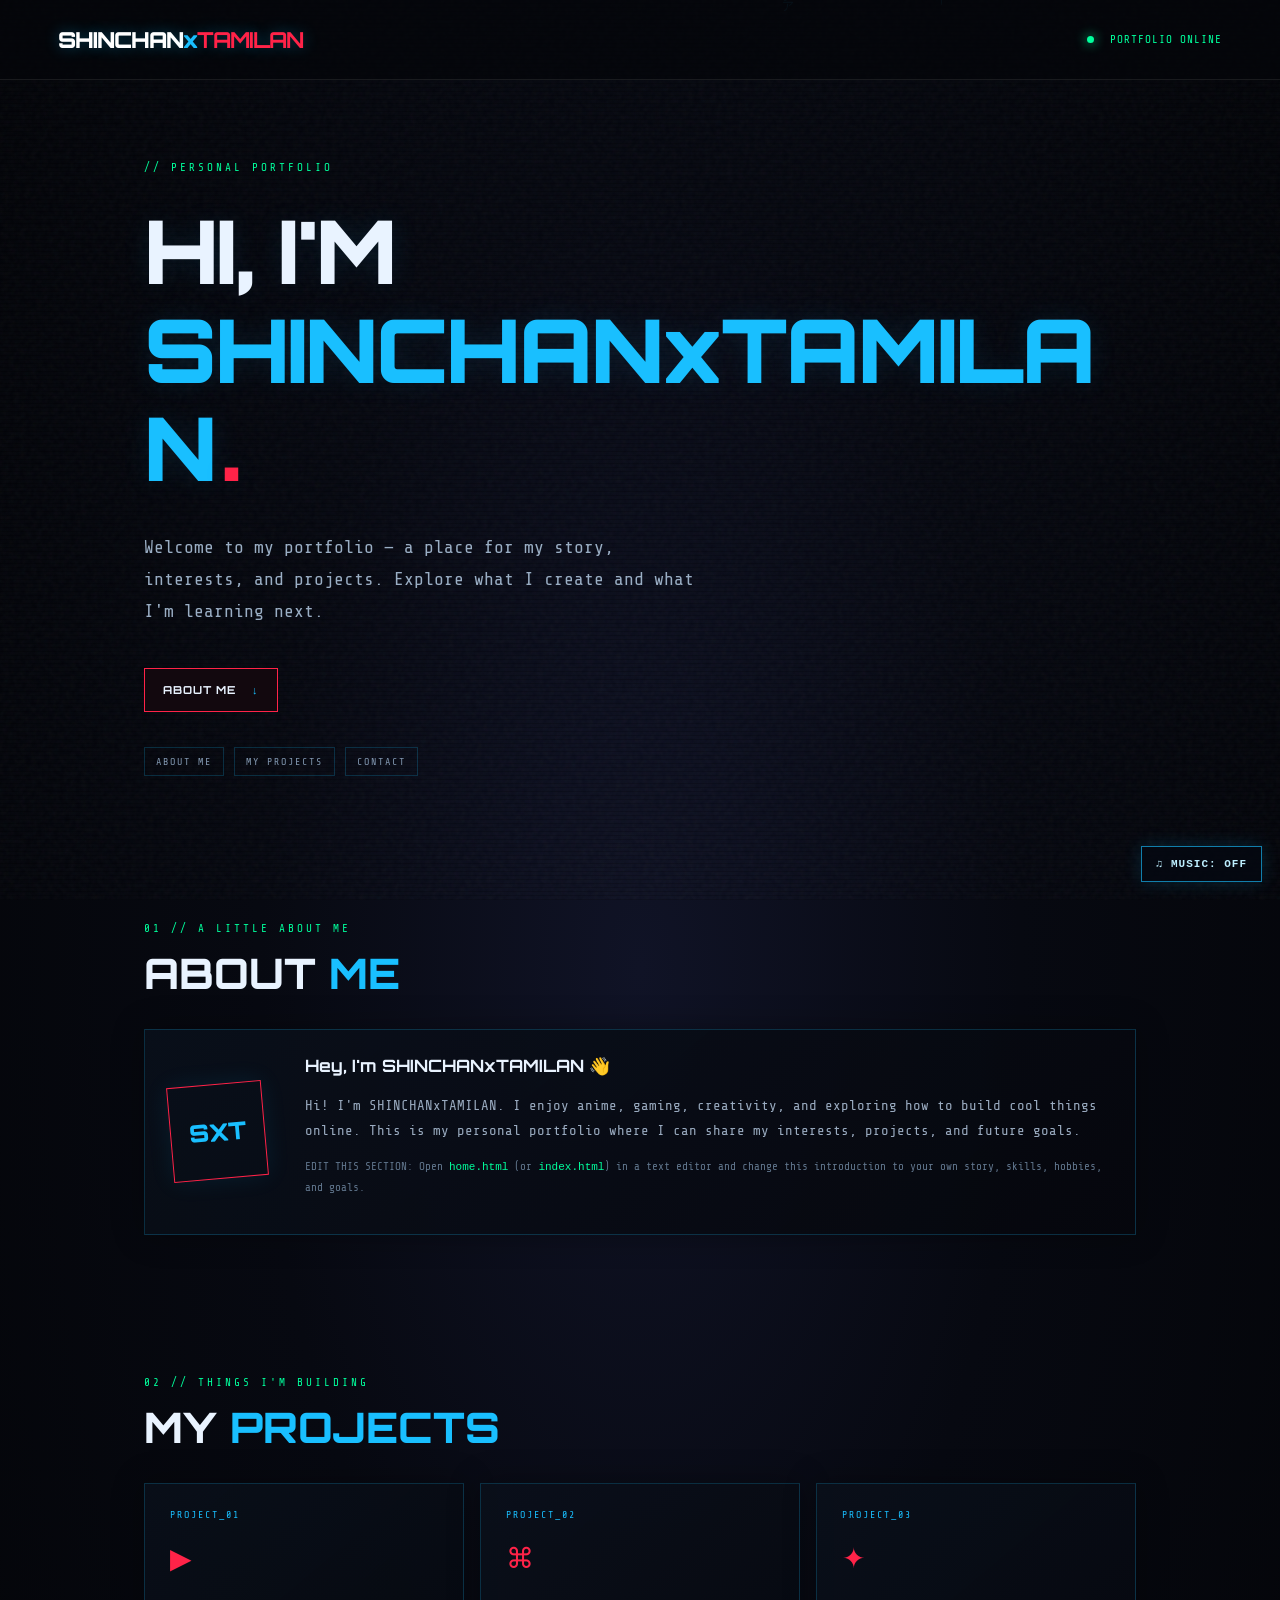
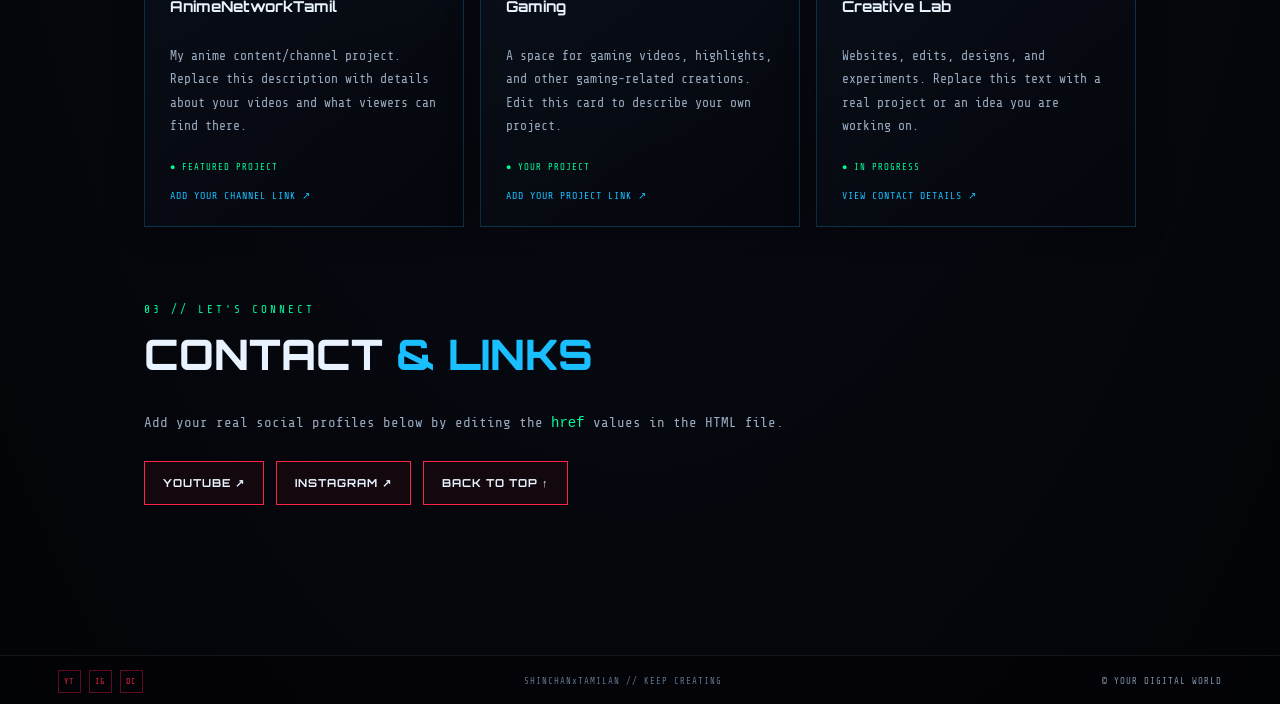
==== commit c1d0f265: "Update index.html" ====
--- a/index.html
+++ b/index.html
@@ -35,8 +35,7 @@
         <article class="project-card"><span class="project-number">PROJECT_02</span><div class="project-icon">⌘</div><h3>Gaming</h3><p>A space for gaming videos, highlights, and other gaming-related creations. Edit this card to describe your own project.</p><span class="project-status">● YOUR PROJECT</span><a href="#contact" class="project-link">ADD YOUR PROJECT LINK ↗</a></article>
         <article class="project-card"><span class="project-number">PROJECT_03</span><div class="project-icon">✦</div><h3>Creative Lab</h3><p>Websites, edits, designs, and experiments. Replace this text with a real project or an idea you are working on.</p><span class="project-status">● IN PROGRESS</span><a href="#contact" class="project-link">VIEW CONTACT DETAILS ↗</a></article>
       </div>
-      <p class="edit-hint projects-hint">Everything here is editable starter text. Change project names, descriptions, status labels, and each link in the HTML file.</p>
-    </section>
+      
     <section id="contact" class="content-section socials-section"><p class="section-kicker">03 // LET'S CONNECT</p><h2>CONTACT <span>& LINKS</span></h2><p>Add your real social profiles below by editing the <code>href</code> values in the HTML file.</p><div class="social-buttons"><a href="https://youtube.com" target="_blank" rel="noreferrer">YOUTUBE ↗</a><a href="https://instagram.com" target="_blank" rel="noreferrer">INSTAGRAM ↗</a><a href="#top">BACK TO TOP ↑</a></div></section>
   </main>
   <footer><div class="socials"><span>YT</span><span>IG</span><span>DC</span></div><div class="footer-center">SHINCHANxTAMILAN // KEEP CREATING</div><div class="footer-right">© YOUR DIGITAL WORLD</div></footer>
